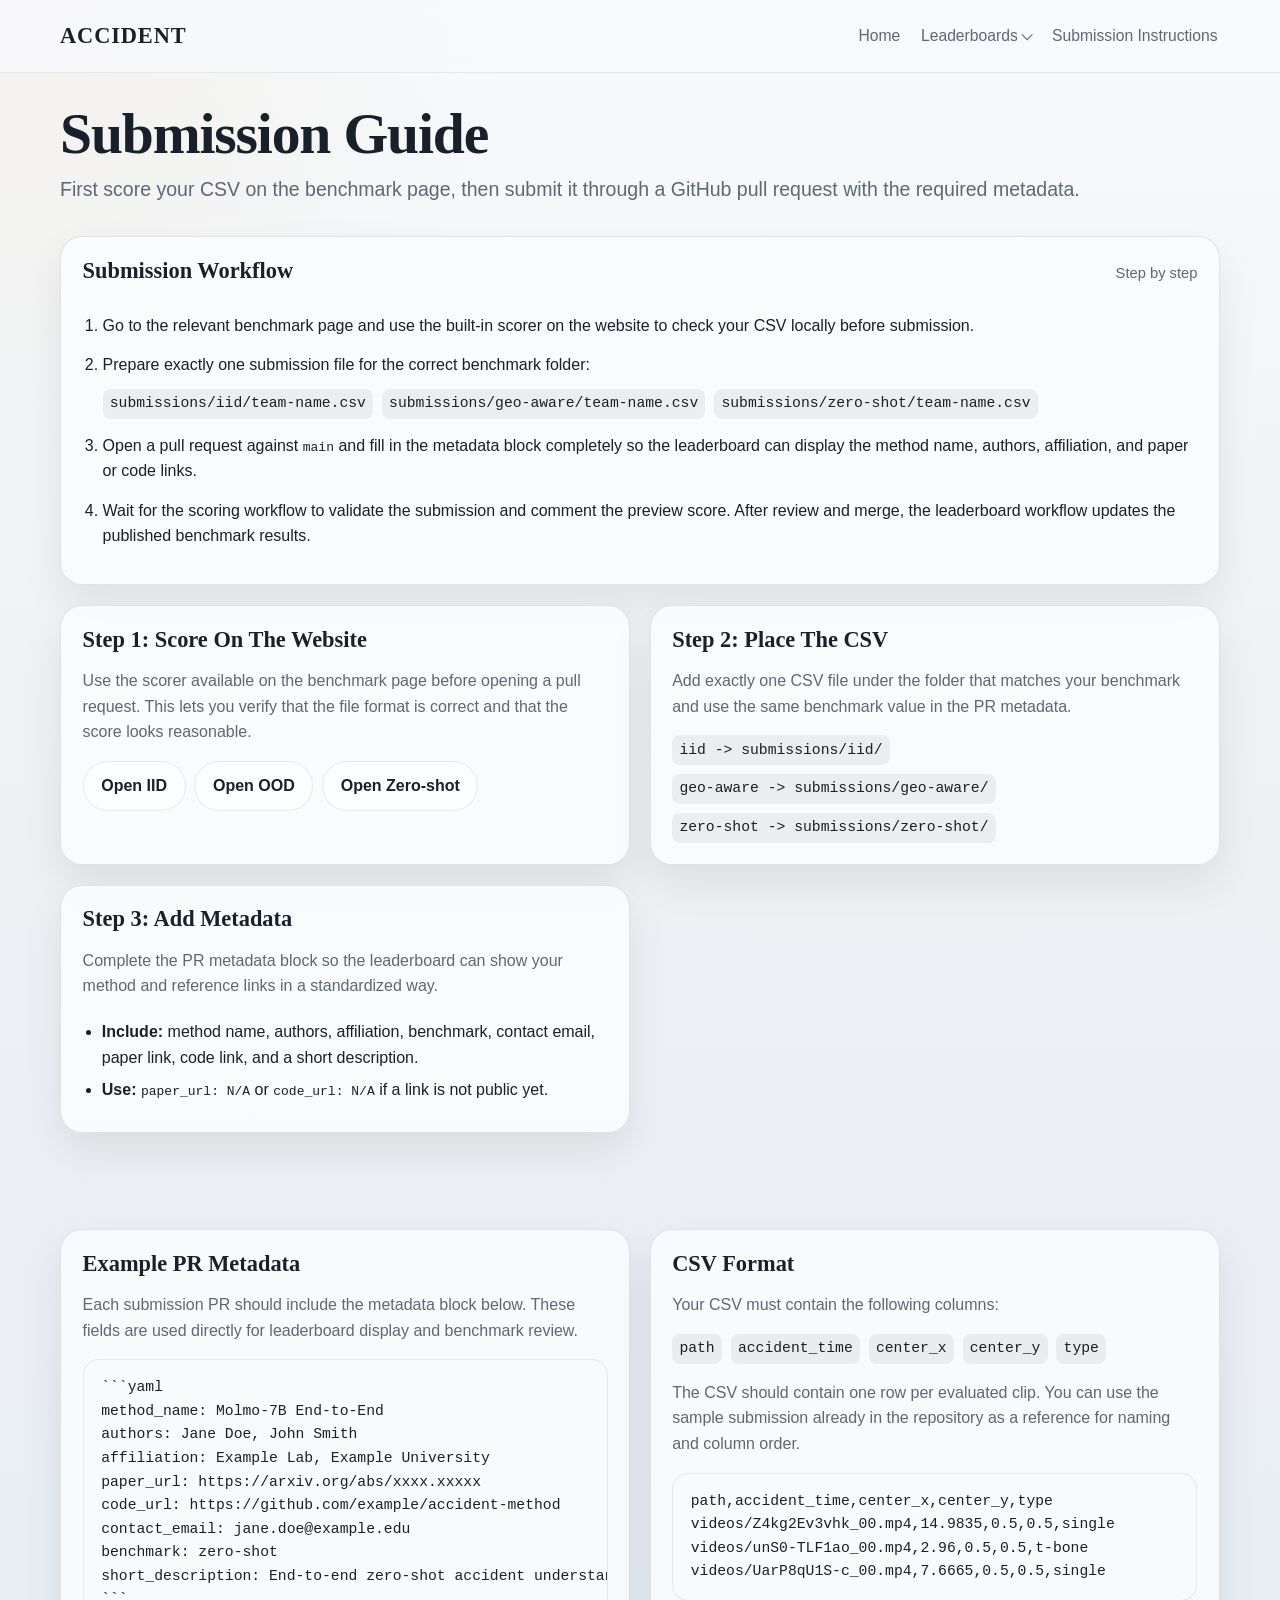
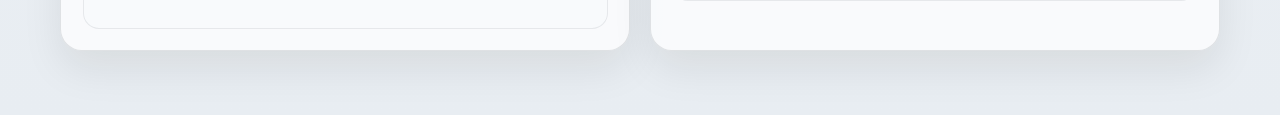
==== submission/index.html @ c4d8e23a "Reorganize site structure and polish benchmark flows" ====
<!DOCTYPE html>
<html lang="en">
<head>
    <meta charset="UTF-8">
    <meta name="viewport" content="width=device-width, initial-scale=1.0">
    <title>ACCIDENT Submission Guide</title>
    <meta name="description" content="How to submit results to the ACCIDENT benchmark leaderboards.">
    <link rel="stylesheet" href="../assets/css/site.css">
    <script data-goatcounter="https://accidentbench.goatcounter.com/count" async src="//gc.zgo.at/count.js"></script>
</head>
<body>
    <header class="site-header">
        <div class="container nav-shell">
            <a class="brand" href="../index.html">ACCIDENT</a>
            <nav class="main-nav" aria-label="Primary">
                <a href="../index.html">Home</a>
                <div class="nav-dropdown">
                    <button class="nav-dropdown-toggle" type="button" aria-expanded="false" aria-haspopup="true">
                        Leaderboards
                    </button>
                    <div class="nav-dropdown-menu" role="menu" aria-label="Benchmark leaderboards">
                        <a href="../benchmarks/in-distribution/index.html" role="menuitem">In-distribution</a>
                        <a href="../benchmarks/out-of-distribution/index.html" role="menuitem">Out of distribution</a>
                        <a href="../benchmarks/zero-shot/index.html" role="menuitem">Zero-shot</a>
                    </div>
                </div>
                <a href="./">Submission Instructions</a>
            </nav>
        </div>
    </header>

    <main>
        <section class="section benchmark-page-hero">
            <div class="container">
                <h1 class="benchmark-page-title">Submission Guide</h1>
                <p class="benchmark-page-subtitle">First score your CSV on the benchmark page, then submit it through a GitHub pull request with the required metadata.</p>
            </div>
        </section>

        <section class="section">
            <div class="container leaderboard-page-grid">
                <div class="table-card">
                    <div class="table-head">
                        <h3>Submission Workflow</h3>
                        <span>Step by step</span>
                    </div>
                    <ol class="submission-steps">
                        <li>Go to the relevant benchmark page and use the built-in scorer on the website to check your CSV locally before submission.</li>
                        <li>Prepare exactly one submission file for the correct benchmark folder:
                            <div class="submission-paths">
                                <code>submissions/iid/team-name.csv</code>
                                <code>submissions/geo-aware/team-name.csv</code>
                                <code>submissions/zero-shot/team-name.csv</code>
                            </div>
                        </li>
                        <li>Open a pull request against <code>main</code> and fill in the metadata block completely so the leaderboard can display the method name, authors, affiliation, and paper or code links.</li>
                        <li>Wait for the scoring workflow to validate the submission and comment the preview score. After review and merge, the leaderboard workflow updates the published benchmark results.</li>
                    </ol>
                </div>
            </div>
        </section>

        <section class="section">
            <div class="container submission-guide-grid">
                <div class="card prose-card">
                    <h3>Step 1: Score On The Website</h3>
                    <p>Use the scorer available on the benchmark page before opening a pull request. This lets you verify that the file format is correct and that the score looks reasonable.</p>
                    <div class="submission-paths">
                        <a class="button button-secondary" href="../benchmarks/in-distribution/index.html">Open IID</a>
                        <a class="button button-secondary" href="../benchmarks/out-of-distribution/index.html">Open OOD</a>
                        <a class="button button-secondary" href="../benchmarks/zero-shot/index.html">Open Zero-shot</a>
                    </div>
                </div>
                <div class="card prose-card">
                    <h3>Step 2: Place The CSV</h3>
                    <p>Add exactly one CSV file under the folder that matches your benchmark and use the same benchmark value in the PR metadata.</p>
                    <div class="submission-paths">
                        <code>iid -> submissions/iid/</code>
                        <code>geo-aware -> submissions/geo-aware/</code>
                        <code>zero-shot -> submissions/zero-shot/</code>
                    </div>
                </div>
                <div class="card prose-card">
                    <h3>Step 3: Add Metadata</h3>
                    <p>Complete the PR metadata block so the leaderboard can show your method and reference links in a standardized way.</p>
                    <ul class="feature-list">
                        <li><strong>Include:</strong> method name, authors, affiliation, benchmark, contact email, paper link, code link, and a short description.</li>
                        <li><strong>Use:</strong> <code>paper_url: N/A</code> or <code>code_url: N/A</code> if a link is not public yet.</li>
                    </ul>
                </div>
            </div>
        </section>

        <section class="section">
            <div class="container submission-guide-grid">
                <div class="card prose-card">
                    <h3>Example PR Metadata</h3>
                    <p>Each submission PR should include the metadata block below. These fields are used directly for leaderboard display and benchmark review.</p>
                    <pre class="submission-example"><code>```yaml
method_name: Molmo-7B End-to-End
authors: Jane Doe, John Smith
affiliation: Example Lab, Example University
paper_url: https://arxiv.org/abs/xxxx.xxxxx
code_url: https://github.com/example/accident-method
contact_email: jane.doe@example.edu
benchmark: zero-shot
short_description: End-to-end zero-shot accident understanding baseline using prompt-based temporal, spatial, and collision-type reasoning.
```</code></pre>
                </div>
                <div class="card prose-card">
                    <h3>CSV Format</h3>
                    <p>Your CSV must contain the following columns:</p>
                    <div class="submission-paths">
                        <code>path</code>
                        <code>accident_time</code>
                        <code>center_x</code>
                        <code>center_y</code>
                        <code>type</code>
                    </div>
                    <p>The CSV should contain one row per evaluated clip. You can use the sample submission already in the repository as a reference for naming and column order.</p>
                    <pre class="submission-example"><code>path,accident_time,center_x,center_y,type
videos/Z4kg2Ev3vhk_00.mp4,14.9835,0.5,0.5,single
videos/unS0-TLF1ao_00.mp4,2.96,0.5,0.5,t-bone
videos/UarP8qU1S-c_00.mp4,7.6665,0.5,0.5,single</code></pre>
                </div>
            </div>
        </section>
    </main>

    <script src="../assets/js/site.js"></script>
</body>
</html>
---- assets/css/site.css ----
:root {
    --bg: #eef1f4;
    --paper: #fbfcfd;
    --ink: #18202a;
    --muted: #5d6875;
    --line: rgba(24, 32, 42, 0.11);
    --accent: #ba4f32;
    --accent-soft: #f2ddd4;
    --deep: #1b2430;
    --deep-soft: #263240;
    --gold: #c69345;
    --shadow: 0 18px 40px rgba(24, 20, 15, 0.08);
    --radius: 22px;
    --container: 1160px;
}

* {
    box-sizing: border-box;
}

html {
    scroll-behavior: smooth;
}

body {
    margin: 0;
    background:
        radial-gradient(circle at top left, rgba(198, 147, 69, 0.08), transparent 24%),
        linear-gradient(180deg, #f8fafc 0%, var(--bg) 46%, #e8edf2 100%);
    color: var(--ink);
    font-family: "Avenir Next", "Segoe UI Variable", "Helvetica Neue", sans-serif;
    line-height: 1.6;
}

img,
video {
    max-width: 100%;
    display: block;
}

a {
    color: inherit;
}

.container {
    width: min(var(--container), calc(100% - 2rem));
    margin: 0 auto;
}

.site-header {
    position: sticky;
    top: 0;
    z-index: 50;
    backdrop-filter: blur(18px);
    background: rgba(248, 250, 252, 0.84);
    border-bottom: 1px solid rgba(24, 32, 42, 0.08);
}

.nav-shell {
    display: flex;
    align-items: center;
    justify-content: space-between;
    min-height: 72px;
    gap: 1rem;
}

.brand {
    font-family: "Iowan Old Style", "Palatino Linotype", serif;
    font-size: 1.4rem;
    font-weight: 700;
    letter-spacing: 0.04em;
    text-decoration: none;
    transition: color 0.2s ease, transform 0.2s ease;
}

.brand:hover {
    color: var(--accent);
    transform: translateY(-1px);
}

.main-nav {
    display: flex;
    flex-wrap: wrap;
    gap: 1rem;
    align-items: center;
}

.main-nav a {
    position: relative;
    text-decoration: none;
    color: var(--muted);
    font-size: 0.98rem;
    padding: 0.35rem 0.15rem;
    transition: color 0.2s ease, transform 0.2s ease;
}

.main-nav a::after {
    content: "";
    position: absolute;
    left: 0;
    bottom: 0;
    width: 100%;
    height: 2px;
    background: var(--accent);
    transform: scaleX(0);
    transform-origin: left;
    transition: transform 0.22s ease;
}

.main-nav a:hover,
.main-nav a:focus-visible {
    color: var(--ink);
    transform: translateY(-1px);
}

.main-nav a:hover::after,
.main-nav a:focus-visible::after {
    transform: scaleX(1);
}

.nav-dropdown {
    position: relative;
    padding-bottom: 0.9rem;
    margin-bottom: -0.9rem;
}

.nav-dropdown-toggle {
    position: relative;
    border: 0;
    background: transparent;
    color: var(--muted);
    font: inherit;
    font-size: 0.98rem;
    padding: 0.35rem 1rem 0.35rem 0.15rem;
    cursor: pointer;
    transition: color 0.2s ease, transform 0.2s ease;
}

.nav-dropdown-toggle[aria-expanded="true"] {
    color: var(--ink);
}

.nav-dropdown-toggle::after {
    content: "";
    position: absolute;
    right: 0.15rem;
    top: 50%;
    width: 0.45rem;
    height: 0.45rem;
    border-right: 1.5px solid currentColor;
    border-bottom: 1.5px solid currentColor;
    transform: translateY(-65%) rotate(45deg);
    transition: transform 0.2s ease;
}

.nav-dropdown-toggle:hover,
.nav-dropdown-toggle:focus-visible,
.nav-dropdown:hover .nav-dropdown-toggle,
.nav-dropdown:focus-within .nav-dropdown-toggle {
    color: var(--ink);
    transform: translateY(-1px);
}

.nav-dropdown-menu {
    position: absolute;
    top: calc(100% + 0.2rem);
    left: 0;
    min-width: 14rem;
    display: grid;
    gap: 0.2rem;
    padding: 0.55rem;
    border-radius: 16px;
    border: 1px solid var(--line);
    background: rgba(255, 253, 248, 0.96);
    box-shadow: var(--shadow);
    opacity: 0;
    pointer-events: none;
    transform: translateY(8px);
    transition: opacity 0.2s ease, transform 0.2s ease;
}

.nav-dropdown-menu a {
    border-radius: 12px;
    padding: 0.65rem 0.8rem;
}

.nav-dropdown-menu a::after {
    display: none;
}

.nav-dropdown:hover .nav-dropdown-menu,
.nav-dropdown:focus-within .nav-dropdown-menu,
.nav-dropdown.open .nav-dropdown-menu {
    opacity: 1;
    pointer-events: auto;
    transform: translateY(0);
}

.nav-dropdown:hover .nav-dropdown-toggle::after,
.nav-dropdown:focus-within .nav-dropdown-toggle::after,
.nav-dropdown.open .nav-dropdown-toggle::after {
    transform: translateY(-35%) rotate(225deg);
}

.hero {
    padding: 5rem 0 3rem;
}

.hero-grid {
    display: grid;
    grid-template-columns: 1.05fr 0.95fr;
    gap: 2rem;
    align-items: center;
}

.eyebrow {
    margin: 0;
    color: var(--accent);
    font-size: 1.22rem;
    font-weight: 700;
    letter-spacing: 0.04em;
    text-transform: uppercase;
}

h1,
h2,
h3 {
    font-family: "Iowan Old Style", "Palatino Linotype", serif;
    line-height: 1.1;
    margin: 0;
}

h1 {
    font-size: clamp(3.2rem, 7vw, 5.8rem);
    margin-bottom: 0.75rem;
}

h2 {
    font-size: clamp(2rem, 4vw, 3rem);
}

h3 {
    font-size: 1.4rem;
    margin-bottom: 0.85rem;
}

.hero-subtitle {
    margin: 0 0 1.25rem;
    font-size: clamp(1.1rem, 2vw, 1.5rem);
    color: var(--muted);
    max-width: 34rem;
}

.hero-text,
.section-text,
.prose-card p,
.asset-card p,
.track-card p {
    color: var(--muted);
}

.hero-authors {
    margin: 0 0 1.15rem;
    max-width: 44rem;
    color: var(--ink);
    font-size: 1.08rem;
    font-weight: 600;
    line-height: 1.45;
    letter-spacing: 0.01em;
}

.hero-authors sup,
.hero-affiliations sup {
    font-size: 0.58em;
    vertical-align: super;
}

.hero-affiliations {
    display: flex;
    flex-wrap: wrap;
    gap: 0.45rem 1rem;
    margin: -0.5rem 0 1.25rem;
    max-width: 52rem;
    color: var(--muted);
    font-size: 0.96rem;
    line-height: 1.45;
}

.hero-affiliations span {
    white-space: nowrap;
}

.hero-actions {
    display: flex;
    flex-wrap: wrap;
    gap: 0.8rem;
    margin: 1.5rem 0;
}

.compact-actions {
    margin-top: 1rem;
    margin-bottom: 0;
}

.platform-links {
    display: flex;
    flex-wrap: wrap;
    gap: 1rem;
    margin-top: 0.25rem;
}

.platform-link {
    display: inline-flex;
    align-items: center;
    gap: 0.7rem;
    min-height: 3rem;
    padding: 0.7rem 1rem;
    border-radius: 999px;
    text-decoration: none;
    font-size: 0.95rem;
    font-weight: 700;
    border: 1px solid rgba(29, 26, 23, 0.1);
    background: rgba(255, 255, 255, 0.8);
    box-shadow: 0 12px 24px rgba(24, 20, 15, 0.05);
    transition: transform 0.2s ease, box-shadow 0.2s ease, border-color 0.2s ease, opacity 0.2s ease;
}

.platform-link:hover {
    transform: translateY(-1px);
    box-shadow: 0 16px 28px rgba(24, 20, 15, 0.08);
}

.platform-link-github {
    color: #171515;
}

.platform-link-kaggle {
    color: #20beff;
}

.platform-link-arxiv {
    color: #b31b1b;
}

.platform-link.is-disabled {
    opacity: 0.72;
    cursor: default;
}

.platform-icon {
    display: inline-flex;
    align-items: center;
    justify-content: center;
    width: 2rem;
    height: 2rem;
    border-radius: 999px;
    background: rgba(255, 255, 255, 0.92);
    color: currentColor;
    border: 1px solid currentColor;
}

.platform-icon svg {
    width: 1rem;
    height: 1rem;
    fill: currentColor;
}

.platform-wordmark {
    display: inline-flex;
    align-items: center;
    justify-content: center;
    min-width: 3.3rem;
    height: 2rem;
    padding: 0 0.65rem;
    border-radius: 999px;
    background: rgba(255, 255, 255, 0.92);
    color: currentColor;
    border: 1px solid currentColor;
    font-size: 0.8rem;
    font-weight: 700;
    letter-spacing: 0.01em;
}

.button {
    display: inline-flex;
    align-items: center;
    justify-content: center;
    min-height: 46px;
    padding: 0.7rem 1.1rem;
    border-radius: 999px;
    text-decoration: none;
    font-weight: 700;
    transition: transform 0.2s ease, background 0.2s ease, color 0.2s ease;
}

.button:hover {
    transform: translateY(-1px);
}

.button:focus-visible,
.tab-button:focus-visible,
.main-nav a:focus-visible {
    outline: 2px solid rgba(180, 71, 47, 0.45);
    outline-offset: 3px;
}

.button-primary {
    background: var(--accent);
    color: #fff8f3;
}

.score-button.is-ready {
    background: #2f8f5b;
    border-color: #2f8f5b;
    color: #f7fff9;
    box-shadow: none;
}

.score-button.is-ready:hover {
    background: #27784c;
    box-shadow: none;
}

.button:disabled,
.score-button:disabled {
    background: rgba(24, 32, 42, 0.12);
    color: rgba(24, 32, 42, 0.42);
    border-color: transparent;
    cursor: not-allowed;
    pointer-events: none;
    box-shadow: none;
    transform: none;
}

.button-secondary {
    background: rgba(255, 255, 255, 0.62);
    color: var(--ink);
    border: 1px solid rgba(29, 26, 23, 0.09);
}

.meta-list,
.feature-list {
    margin: 1.25rem 0 0;
    padding-left: 1.2rem;
}

.meta-list li,
.feature-list li {
    margin-bottom: 0.45rem;
}

.hero-video-grid {
    display: grid;
    grid-template-columns: repeat(2, minmax(0, 1fr));
    gap: 0.85rem;
}

.hero-video-grid video {
    width: 100%;
    aspect-ratio: 4 / 3;
    object-fit: cover;
    border-radius: 20px;
    box-shadow: var(--shadow);
    border: 1px solid rgba(29, 26, 23, 0.08);
    background: rgba(0, 0, 0, 0.18);
    transition: transform 0.28s ease, box-shadow 0.28s ease, filter 0.28s ease;
}

.hero-video-grid video:hover {
    transform: translateY(-3px) scale(1.01);
    box-shadow: 0 24px 48px rgba(24, 20, 15, 0.14);
    filter: saturate(1.06);
}

.hero-placeholder,
.asset-placeholder {
    display: grid;
    place-items: center;
    min-height: 100%;
    border-radius: 26px;
    border: 1px dashed rgba(29, 26, 23, 0.18);
    background:
        linear-gradient(135deg, rgba(180, 71, 47, 0.08), rgba(213, 164, 79, 0.08)),
        rgba(255, 253, 248, 0.7);
    padding: 2rem;
    text-align: center;
}

.hero-placeholder h3 {
    margin-bottom: 0.8rem;
}

.hero-placeholder p {
    max-width: 28rem;
    color: var(--muted);
    margin: 0;
}

.placeholder-badge {
    display: inline-flex;
    align-items: center;
    justify-content: center;
    min-height: 30px;
    padding: 0.25rem 0.7rem;
    margin-bottom: 1rem;
    border-radius: 999px;
    background: var(--accent-soft);
    color: var(--accent);
    font-size: 0.82rem;
    font-weight: 700;
}

.media-caption {
    margin-top: 0.9rem;
    color: var(--muted);
    font-size: 0.95rem;
}

.section {
    padding: 32px 0 4rem;
}

.section-heading-anchor {
    scroll-margin-top: 140px;
}

.section-accent {
    background: linear-gradient(180deg, rgba(186, 79, 50, 0.05), rgba(186, 79, 50, 0.015));
}

.section-dark {
    background:
        radial-gradient(circle at top right, rgba(198, 147, 69, 0.14), transparent 26%),
        linear-gradient(180deg, var(--deep) 0%, var(--deep-soft) 100%);
    color: #f3eee6;
}

.section-heading {
    margin-bottom: 0.95rem;
}

.two-column {
    display: grid;
    grid-template-columns: repeat(2, minmax(0, 1fr));
    gap: 1.2rem;
}

.benchmark-grid,
.asset-grid {
    display: grid;
    grid-template-columns: repeat(3, minmax(0, 1fr));
    gap: 1rem;
}

.asset-grid {
    grid-template-columns: repeat(3, minmax(0, 1fr));
}

.asset-stack {
    display: grid;
    gap: 1.4rem;
}

.asset-subsection {
    display: grid;
    gap: 1rem;
}

.asset-subsection-head {
    display: grid;
    gap: 0.25rem;
}

.asset-subsection-head h3 {
    margin-bottom: 0;
}

.asset-subsection-head p {
    margin: 0;
}

.asset-filters {
    display: flex;
    flex-wrap: wrap;
    gap: 0.65rem;
}

.asset-filter-button {
    border: 1px solid rgba(24, 32, 42, 0.12);
    border-radius: 999px;
    background: rgba(251, 252, 253, 0.78);
    color: var(--muted);
    padding: 0.62rem 0.95rem;
    font: inherit;
    font-weight: 700;
    cursor: pointer;
    transition: background 0.2s ease, color 0.2s ease, transform 0.2s ease, border-color 0.2s ease;
}

.asset-filter-button:hover {
    transform: translateY(-1px);
    border-color: rgba(186, 79, 50, 0.24);
    color: var(--ink);
}

.asset-filter-button.active {
    background: var(--ink);
    color: #f7f9fb;
    border-color: var(--ink);
}

.asset-grid-figures {
    grid-template-columns: repeat(2, minmax(0, 1fr));
}

.asset-grid-single {
    grid-template-columns: minmax(0, 1fr);
}

.asset-figure {
    margin: 0;
}

.asset-figure img {
    width: 100%;
    display: block;
}

.asset-figure figcaption {
    margin-top: 0.85rem;
    color: var(--muted);
    font-size: 0.95rem;
    line-height: 1.55;
}

.asset-grid-real {
    grid-template-columns: repeat(4, minmax(0, 1fr));
}

.asset-grid-synth {
    grid-template-columns: repeat(4, minmax(0, 1fr));
}

.card,
.table-card,
.callout {
    border-radius: var(--radius);
    border: 1px solid var(--line);
    background: rgba(251, 252, 253, 0.88);
    box-shadow: var(--shadow);
    transition: transform 0.25s ease, box-shadow 0.25s ease, border-color 0.25s ease;
}

.card:hover,
.table-card:hover,
.callout:hover {
    transform: translateY(-3px);
    box-shadow: 0 24px 48px rgba(24, 20, 15, 0.12);
    border-color: rgba(180, 71, 47, 0.2);
}

.prose-card,
.track-card,
.asset-card,
.table-card,
.callout {
    padding: 1.35rem;
}

.track-tag {
    display: inline-block;
    margin-bottom: 0.7rem;
    padding: 0.25rem 0.6rem;
    border-radius: 999px;
    background: var(--accent-soft);
    color: var(--accent);
    font-size: 0.82rem;
    font-weight: 700;
}

.benchmark-intro {
    margin-bottom: 1.35rem;
}

.benchmark-intro p {
    margin: 0 0 0.9rem;
    color: var(--muted);
}

.benchmark-intro p:last-child {
    margin-bottom: 0;
}

.callout {
    margin-top: 1.2rem;
    color: var(--muted);
}

.leaderboard-shell {
    display: grid;
    gap: 1rem;
}

.leaderboard-links {
    display: grid;
    grid-template-columns: repeat(3, minmax(0, 1fr));
    gap: 1rem;
}

.leaderboard-link-card {
    border-radius: var(--radius);
    border: 1px solid var(--line);
    background: rgba(251, 252, 253, 0.88);
    box-shadow: var(--shadow);
    padding: 1.35rem;
    text-decoration: none;
    transition: transform 0.25s ease, box-shadow 0.25s ease, border-color 0.25s ease;
}

.leaderboard-link-card:hover {
    transform: translateY(-3px);
    box-shadow: 0 24px 48px rgba(24, 20, 15, 0.12);
    border-color: rgba(180, 71, 47, 0.2);
}

.leaderboard-link-card p {
    color: var(--muted);
    margin-bottom: 0;
}

.tab-buttons {
    display: flex;
    flex-wrap: wrap;
    gap: 0.7rem;
}

.tab-button {
    border: 1px solid var(--line);
    border-radius: 999px;
    background: rgba(255, 255, 255, 0.72);
    color: var(--muted);
    padding: 0.7rem 1rem;
    font: inherit;
    font-weight: 700;
    cursor: pointer;
    transition: background 0.2s ease, color 0.2s ease, transform 0.2s ease, border-color 0.2s ease;
}

.tab-button:hover {
    transform: translateY(-1px);
    border-color: rgba(180, 71, 47, 0.22);
    color: var(--ink);
}

.tab-button.active {
    background: var(--ink);
    color: #fff8f3;
}

.tab-panel {
    display: none;
}

.tab-panel.active {
    display: block;
}

.table-head {
    display: flex;
    justify-content: space-between;
    align-items: baseline;
    gap: 1rem;
    margin-bottom: 1rem;
}

.table-head span {
    color: var(--muted);
    font-size: 0.92rem;
}

.leaderboard-intro {
    margin: 0 0 1rem;
    color: var(--muted);
}

table {
    width: 100%;
    border-collapse: collapse;
}

th,
td {
    text-align: left;
    padding: 0.9rem 0.7rem;
    border-top: 1px solid var(--line);
    vertical-align: top;
}

thead th {
    color: var(--muted);
    font-size: 0.9rem;
    font-weight: 700;
}

.asset-card img,
.asset-card video {
    border-radius: 16px;
    aspect-ratio: 16 / 10;
    object-fit: cover;
    margin-bottom: 1rem;
    background: rgba(0, 0, 0, 0.2);
}

.asset-card-sample {
    position: relative;
    padding: 0;
    overflow: hidden;
    border: 0;
    background: transparent;
    box-shadow: none;
}

.asset-card-sample video {
    margin-bottom: 0;
    border-radius: 20px;
    border: 1px solid rgba(255, 255, 255, 0.08);
}

.asset-card h4 {
    font-family: "Iowan Old Style", "Palatino Linotype", serif;
    font-size: 1.15rem;
    line-height: 1.15;
    margin: 0 0 0.7rem;
}

.asset-card-sample h4 {
    position: absolute;
    top: 1.15rem;
    right: 1.1rem;
    z-index: 2;
    margin: 0;
    padding: 0.34rem 0.6rem;
    border-radius: 999px;
    background: rgba(15, 20, 28, 0.72);
    border: 1px solid rgba(255, 255, 255, 0.14);
    color: #f8f3eb;
    backdrop-filter: blur(10px);
    font-size: 0.82rem;
    line-height: 1;
}

.asset-card-sample:hover {
    transform: none;
    box-shadow: none;
    border-color: transparent;
}

.asset-card-sample[data-hidden="true"] {
    display: none;
}

.asset-placeholder {
    min-height: 220px;
    border-radius: 16px;
    margin-bottom: 1rem;
    color: var(--muted);
    font-weight: 700;
}

.button-disabled {
    background: rgba(255, 255, 255, 0.62);
    color: var(--muted);
    border: 1px solid rgba(29, 26, 23, 0.09);
    cursor: default;
}

.site-footer {
    padding: 2.2rem 0 2.8rem;
    border-top: 1px solid rgba(24, 32, 42, 0.08);
}

.benchmark-page-hero {
    padding-top: 32px;
    padding-bottom: 2rem;
}

.benchmark-page-hero + .section {
    padding-top: 0;
    padding-bottom: 20px;
}

.benchmark-page-hero + .section + .section {
    padding-top: 0;
}

.benchmark-page-title {
    font-size: clamp(2.35rem, 4.5vw, 3.6rem);
    line-height: 1.02;
    letter-spacing: -0.02em;
    margin-bottom: 0.65rem;
}

.benchmark-page-subtitle {
    margin: 0;
    color: var(--muted);
    font-size: clamp(1rem, 1.65vw, 1.22rem);
    line-height: 1.55;
}

.benchmark-top-grid {
    display: grid;
    grid-template-columns: minmax(0, 3fr) minmax(300px, 1fr);
    gap: 1.2rem;
    align-items: stretch;
}

.benchmark-top-grid > .card {
    height: 100%;
}

.leaderboard-page-grid {
    display: grid;
    grid-template-columns: 1fr;
    gap: 1.2rem;
}

.leaderboard-page-grid > * {
    width: 100%;
}

.submission-guide-grid {
    display: grid;
    grid-template-columns: repeat(2, minmax(0, 1fr));
    gap: 1.2rem;
}

.submission-steps {
    margin: 0;
    padding-left: 1.25rem;
}

.submission-steps li {
    margin-bottom: 0.85rem;
}

.submission-paths {
    display: flex;
    flex-wrap: wrap;
    gap: 0.55rem;
    margin-top: 0.7rem;
}

.submission-paths code {
    padding: 0.2rem 0.45rem;
    border-radius: 8px;
    background: rgba(29, 26, 23, 0.06);
    font-family: "SFMono-Regular", Menlo, monospace;
    font-size: 0.92em;
}

.submission-example {
    margin: 1rem 0 0;
    padding: 1rem 1.1rem;
    border-radius: 16px;
    border: 1px solid rgba(24, 32, 42, 0.08);
    background: rgba(248, 250, 252, 0.95);
    overflow-x: auto;
}

.submission-example code {
    font-family: "SFMono-Regular", Menlo, monospace;
    font-size: 0.92rem;
    line-height: 1.6;
    white-space: pre;
}

.leaderboard-empty {
    margin: 1rem 0 0;
    color: var(--muted);
}

.leaderboard-meta {
    display: block;
    margin-top: 0.25rem;
    color: var(--muted);
    font-size: 0.9rem;
}

.leaderboard-chip {
    display: inline-flex;
    align-items: center;
    margin-top: 0.45rem;
    padding: 0.18rem 0.5rem;
    border-radius: 999px;
    background: rgba(198, 147, 69, 0.16);
    color: #8a5a16;
    font-size: 0.74rem;
    font-weight: 700;
    letter-spacing: 0.04em;
    text-transform: uppercase;
}

.leaderboard-row-baseline td {
    background: rgba(198, 147, 69, 0.08);
}

.leaderboard-table-card table td:first-child,
.leaderboard-table-card table th:first-child {
    width: 4.5rem;
}

.comparison-card table th:first-child,
.comparison-card table td:first-child {
    width: 22%;
}

.submission-box {
    margin-top: 1.2rem;
    padding-top: 1.2rem;
    border-top: 1px solid var(--line);
}

.submission-box-standalone {
    margin-top: 0;
    padding-top: 0;
    border-top: 0;
}

.submission-box p {
    color: var(--muted);
}

.submission-panel h3 {
    margin-bottom: 0.55rem;
}

.submission-panel .upload-button,
.submission-panel .score-button,
.submission-panel .submit-pr-button {
    width: 100%;
}

.upload-button {
    display: inline-flex;
    align-items: center;
    justify-content: center;
    min-height: 46px;
    padding: 0.72rem 1.08rem;
    border-radius: 999px;
    background: var(--accent);
    border: 1px solid var(--accent);
    color: #fff9f5;
    font-weight: 700;
    cursor: pointer;
    transition: transform 0.2s ease, background 0.2s ease;
}

.upload-button:hover {
    transform: translateY(-1px);
    background: var(--accent-dark);
}

.upload-button input {
    display: none;
}

.score-note {
    margin-top: 0.75rem;
    color: var(--muted);
}

.score-button,
.submit-pr-button {
    margin-top: 0.9rem;
}

.score-dialog {
    width: min(46rem, calc(100vw - 2rem));
    border: 1px solid rgba(24, 32, 42, 0.1);
    border-radius: 22px;
    padding: 1.15rem;
    background: rgba(251, 252, 253, 0.98);
    box-shadow: 0 28px 60px rgba(19, 25, 33, 0.18);
}

.score-dialog::backdrop {
    background: rgba(15, 20, 28, 0.42);
    backdrop-filter: blur(6px);
}

.score-dialog-head {
    display: flex;
    align-items: center;
    justify-content: space-between;
    gap: 1rem;
    margin-bottom: 1rem;
}

.score-dialog-head h4 {
    margin: 0;
    font-size: 1.15rem;
}

.score-dialog-close {
    border: 0;
    background: transparent;
    color: var(--muted);
    font-size: 1.6rem;
    line-height: 1;
    cursor: pointer;
    padding: 0.1rem 0.2rem;
}

.score-dialog-close:hover {
    color: var(--ink);
}

.score-results {
    display: grid;
    gap: 0.9rem;
}

.score-dialog-message {
    margin: 0 0 0.4rem;
    padding: 0.8rem 0.9rem;
    border-radius: 12px;
    background: rgba(181, 37, 37, 0.1);
    border: 1px solid rgba(181, 37, 37, 0.24);
    color: #a11c1c;
    font-size: 0.92rem;
    line-height: 1.45;
}

.score-grid {
    display: grid;
    grid-template-columns: repeat(4, minmax(0, 1fr));
    gap: 0.8rem;
}

.score-card {
    padding: 1rem;
    border-radius: 16px;
    background: var(--surface-soft);
}

.score-label {
    display: block;
    margin-bottom: 0.35rem;
    color: var(--muted);
    font-size: 0.82rem;
    font-weight: 700;
    letter-spacing: 0.04em;
    text-transform: uppercase;
}

.score-label sup {
    font-size: 0.68em;
    vertical-align: super;
    line-height: 0;
}

.score-card strong {
    font-family: "Georgia", "Times New Roman", serif;
    font-size: 1.5rem;
}

.submission-box code {
    padding: 0.15rem 0.35rem;
    border-radius: 6px;
    background: rgba(29, 26, 23, 0.06);
    font-family: "SFMono-Regular", Menlo, monospace;
    font-size: 0.92em;
}

.footer-shell {
    display: flex;
    align-items: center;
    justify-content: space-between;
    gap: 1rem;
    color: var(--muted);
    font-size: 0.92rem;
}

.footer-mark {
    margin: 0;
    color: var(--ink);
    font-family: "Iowan Old Style", "Palatino Linotype", serif;
    font-size: 1.08rem;
    font-weight: 700;
    letter-spacing: 0.03em;
}

.footer-links {
    display: flex;
    flex-wrap: wrap;
    gap: 1rem;
}

.footer-links a {
    color: var(--muted);
    text-decoration: none;
    transition: color 0.2s ease;
}

.footer-links a:hover {
    color: var(--ink);
}

@media (max-width: 980px) {
    .hero-grid,
    .benchmark-top-grid,
    .two-column,
    .benchmark-grid,
    .asset-grid,
    .footer-shell,
    .leaderboard-links,
    .leaderboard-page-grid,
    .submission-guide-grid,
    .score-grid {
        grid-template-columns: 1fr;
        display: grid;
    }

    .footer-shell {
        gap: 0.3rem;
    }

    .asset-grid-real,
    .asset-grid-synth {
        grid-template-columns: repeat(2, minmax(0, 1fr));
        display: grid;
    }

    .asset-filters {
        gap: 0.55rem;
    }
}

@media (max-width: 700px) {
    .nav-shell {
        padding: 0.7rem 0;
        align-items: flex-start;
        flex-direction: column;
    }

    .main-nav {
        gap: 0.75rem;
    }

    .nav-dropdown-menu {
        position: static;
        margin-top: 0.2rem;
        opacity: 1;
        pointer-events: auto;
        transform: none;
        min-width: 0;
        box-shadow: none;
        background: rgba(255, 253, 248, 0.72);
    }

    .hero {
        padding-top: 3.5rem;
    }

    .hero-video-grid {
        grid-template-columns: 1fr 1fr;
    }

    .section {
        padding: 3rem 0;
    }

    .asset-grid-figures,
    .asset-grid-real,
    .asset-grid-synth {
        grid-template-columns: 1fr;
    }

    th,
    td {
        padding: 0.7rem 0.45rem;
        font-size: 0.93rem;
    }
}
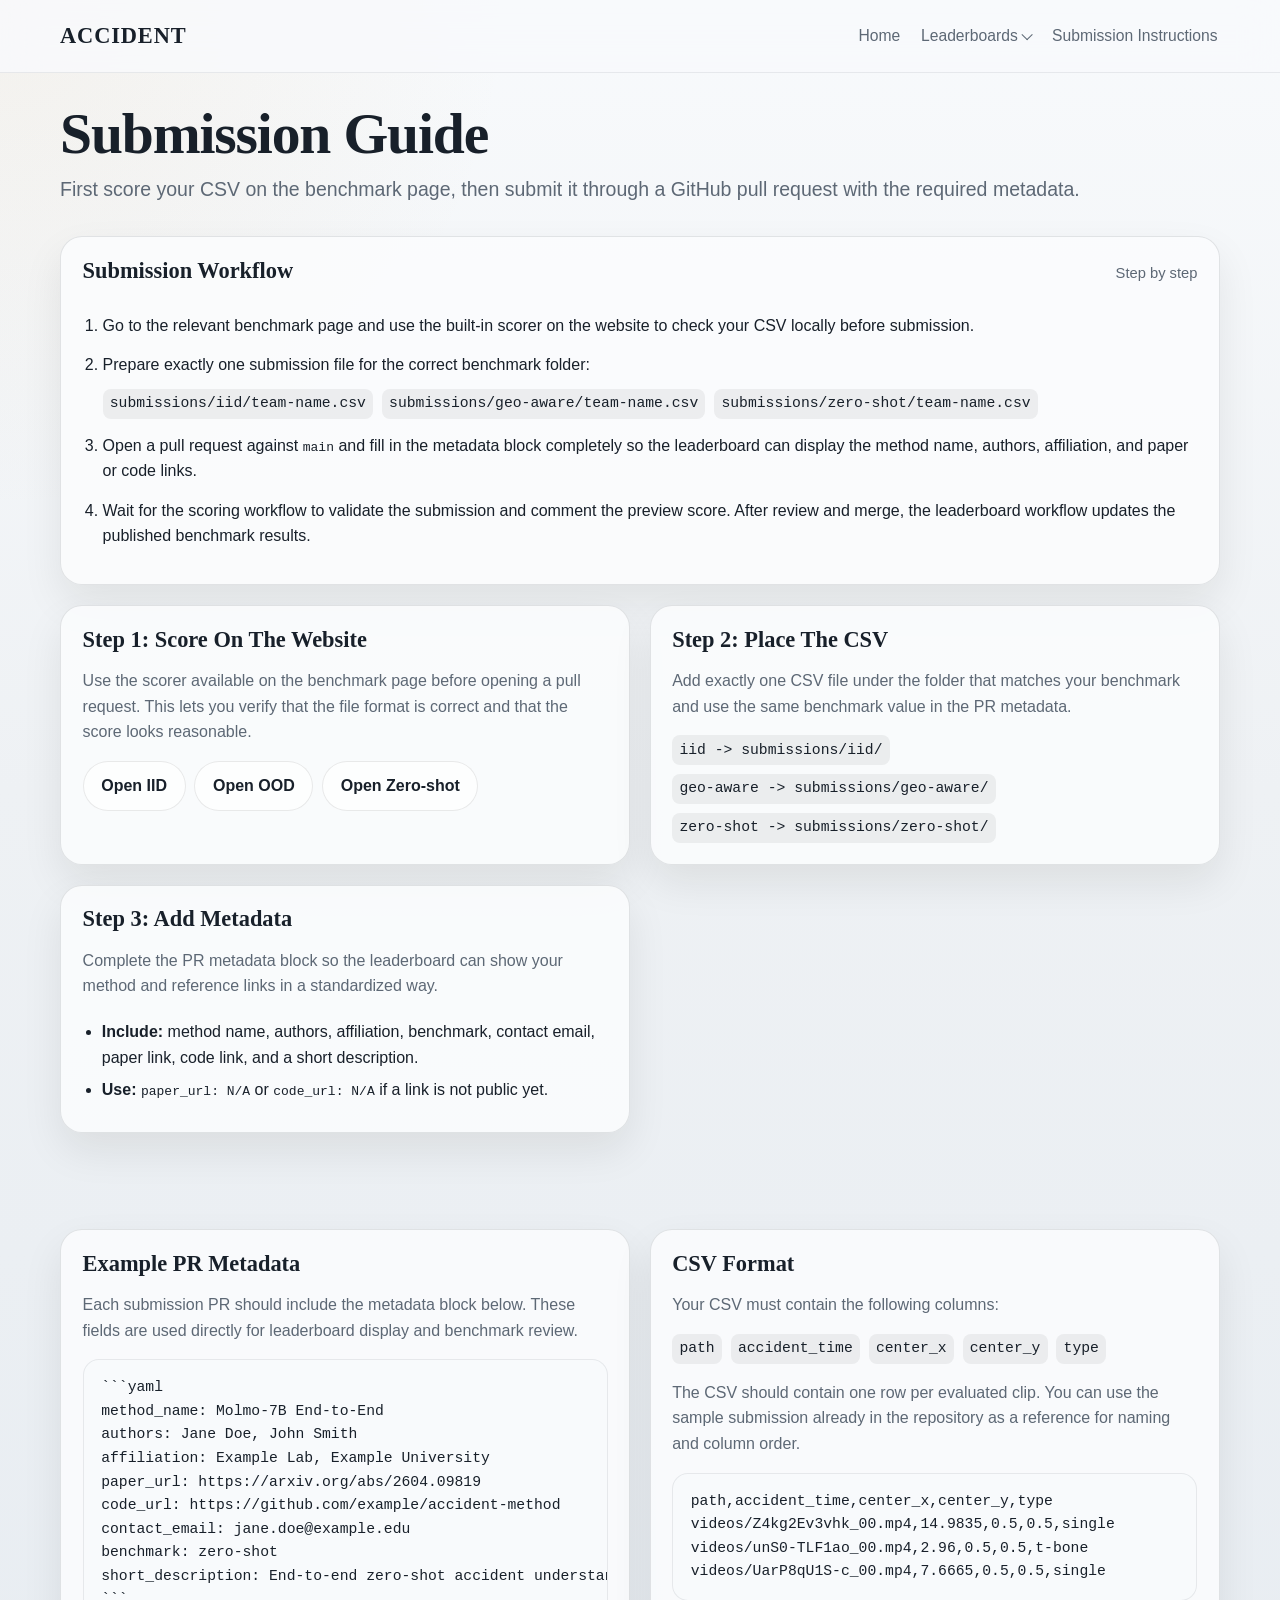
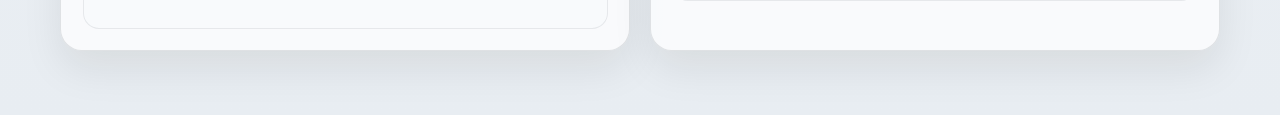
==== commit 414a26dc: "Publish arXiv link and finalize site cleanup" ====
--- a/submission/index.html
+++ b/submission/index.html
@@ -100,7 +100,7 @@
 method_name: Molmo-7B End-to-End
 authors: Jane Doe, John Smith
 affiliation: Example Lab, Example University
-paper_url: https://arxiv.org/abs/xxxx.xxxxx
+paper_url: https://arxiv.org/abs/2604.09819
 code_url: https://github.com/example/accident-method
 contact_email: jane.doe@example.edu
 benchmark: zero-shot
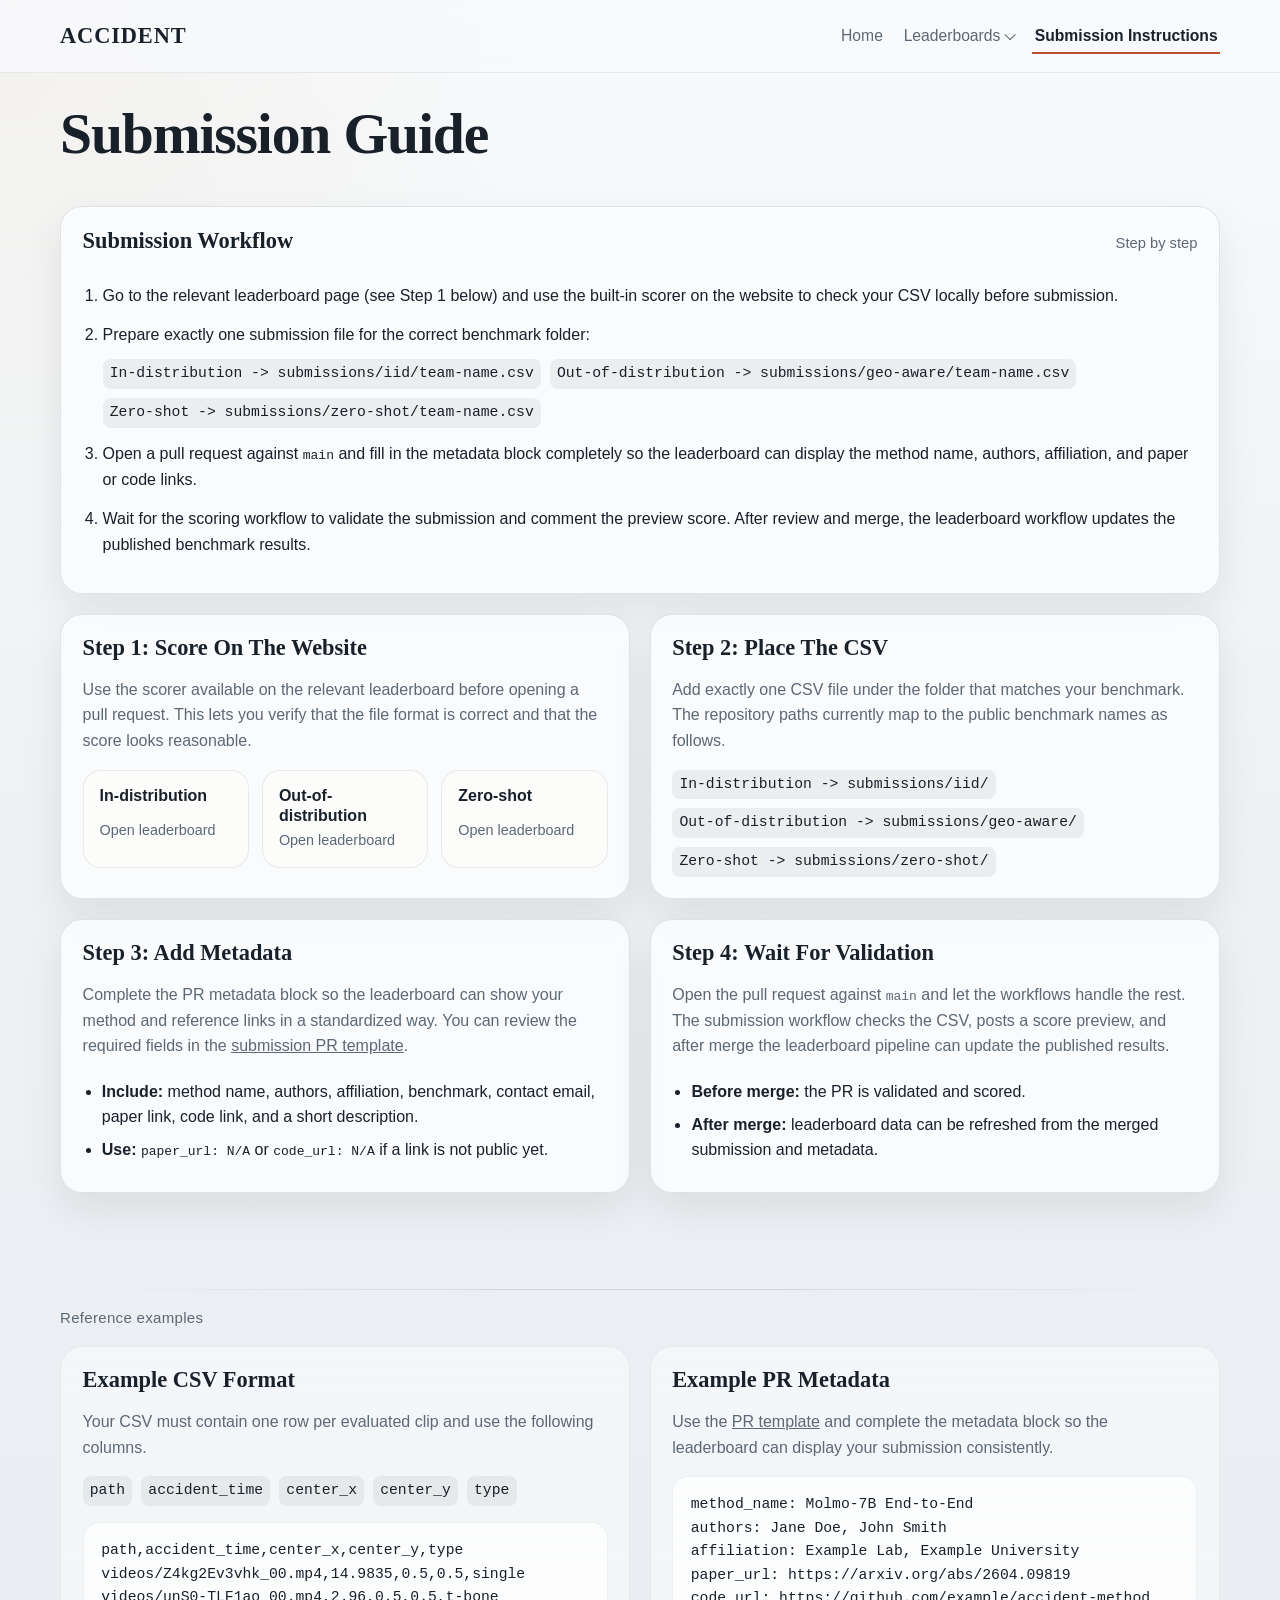
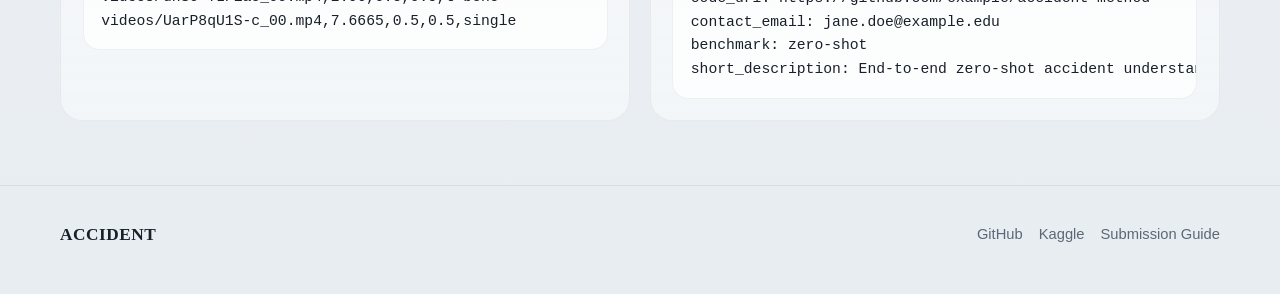
==== commit d146b9d7: "imp: submittion guidelines" ====
--- a/submission/index.html
+++ b/submission/index.html
@@ -24,7 +24,7 @@
                         <a href="../benchmarks/zero-shot/index.html" role="menuitem">Zero-shot</a>
                     </div>
                 </div>
-                <a href="./">Submission Instructions</a>
+                <a href="../submission/index.html" aria-current="page">Submission Instructions</a>
             </nav>
         </div>
     </header>
@@ -33,7 +33,6 @@
         <section class="section benchmark-page-hero">
             <div class="container">
                 <h1 class="benchmark-page-title">Submission Guide</h1>
-                <p class="benchmark-page-subtitle">First score your CSV on the benchmark page, then submit it through a GitHub pull request with the required metadata.</p>
             </div>
         </section>
 
@@ -45,12 +44,12 @@
                         <span>Step by step</span>
                     </div>
                     <ol class="submission-steps">
-                        <li>Go to the relevant benchmark page and use the built-in scorer on the website to check your CSV locally before submission.</li>
+                        <li>Go to the relevant leaderboard page (see Step 1 below) and use the built-in scorer on the website to check your CSV locally before submission.</li>
                         <li>Prepare exactly one submission file for the correct benchmark folder:
                             <div class="submission-paths">
-                                <code>submissions/iid/team-name.csv</code>
-                                <code>submissions/geo-aware/team-name.csv</code>
-                                <code>submissions/zero-shot/team-name.csv</code>
+                                <code>In-distribution -&gt; submissions/iid/team-name.csv</code>
+                                <code>Out-of-distribution -&gt; submissions/geo-aware/team-name.csv</code>
+                                <code>Zero-shot -&gt; submissions/zero-shot/team-name.csv</code>
                             </div>
                         </li>
                         <li>Open a pull request against <code>main</code> and fill in the metadata block completely so the leaderboard can display the method name, authors, affiliation, and paper or code links.</li>
@@ -64,69 +63,100 @@
             <div class="container submission-guide-grid">
                 <div class="card prose-card">
                     <h3>Step 1: Score On The Website</h3>
-                    <p>Use the scorer available on the benchmark page before opening a pull request. This lets you verify that the file format is correct and that the score looks reasonable.</p>
-                    <div class="submission-paths">
-                        <a class="button button-secondary" href="../benchmarks/in-distribution/index.html">Open IID</a>
-                        <a class="button button-secondary" href="../benchmarks/out-of-distribution/index.html">Open OOD</a>
-                        <a class="button button-secondary" href="../benchmarks/zero-shot/index.html">Open Zero-shot</a>
+                    <p>Use the scorer available on the relevant leaderboard before opening a pull request. This lets you verify that the file format is correct and that the score looks reasonable.</p>
+                    <div class="submission-leaderboard-links">
+                        <a class="submission-leaderboard-link" href="../benchmarks/in-distribution/index.html">
+                            <strong>In-distribution</strong>
+                            <span>Open leaderboard</span>
+                        </a>
+                        <a class="submission-leaderboard-link" href="../benchmarks/out-of-distribution/index.html">
+                            <strong>Out-of-distribution</strong>
+                            <span>Open leaderboard</span>
+                        </a>
+                        <a class="submission-leaderboard-link" href="../benchmarks/zero-shot/index.html">
+                            <strong>Zero-shot</strong>
+                            <span>Open leaderboard</span>
+                        </a>
                     </div>
                 </div>
                 <div class="card prose-card">
                     <h3>Step 2: Place The CSV</h3>
-                    <p>Add exactly one CSV file under the folder that matches your benchmark and use the same benchmark value in the PR metadata.</p>
+                    <p>Add exactly one CSV file under the folder that matches your benchmark. The repository paths currently map to the public benchmark names as follows.</p>
                     <div class="submission-paths">
-                        <code>iid -> submissions/iid/</code>
-                        <code>geo-aware -> submissions/geo-aware/</code>
-                        <code>zero-shot -> submissions/zero-shot/</code>
+                        <code>In-distribution -&gt; submissions/iid/</code>
+                        <code>Out-of-distribution -&gt; submissions/geo-aware/</code>
+                        <code>Zero-shot -&gt; submissions/zero-shot/</code>
                     </div>
                 </div>
                 <div class="card prose-card">
                     <h3>Step 3: Add Metadata</h3>
-                    <p>Complete the PR metadata block so the leaderboard can show your method and reference links in a standardized way.</p>
+                    <p>Complete the PR metadata block so the leaderboard can show your method and reference links in a standardized way. You can review the required fields in the <a href="https://github.com/accidentbench/accidentbench.github.io/blob/main/.github/pull_request_template.md" target="_blank" rel="noreferrer">submission PR template</a>.</p>
                     <ul class="feature-list">
                         <li><strong>Include:</strong> method name, authors, affiliation, benchmark, contact email, paper link, code link, and a short description.</li>
                         <li><strong>Use:</strong> <code>paper_url: N/A</code> or <code>code_url: N/A</code> if a link is not public yet.</li>
+                    </ul>
+                </div>
+                <div class="card prose-card">
+                    <h3>Step 4: Wait For Validation</h3>
+                    <p>Open the pull request against <code>main</code> and let the workflows handle the rest. The submission workflow checks the CSV, posts a score preview, and after merge the leaderboard pipeline can update the published results.</p>
+                    <ul class="feature-list">
+                        <li><strong>Before merge:</strong> the PR is validated and scored.</li>
+                        <li><strong>After merge:</strong> leaderboard data can be refreshed from the merged submission and metadata.</li>
                     </ul>
                 </div>
             </div>
         </section>
 
         <section class="section">
-            <div class="container submission-guide-grid">
-                <div class="card prose-card">
-                    <h3>Example PR Metadata</h3>
-                    <p>Each submission PR should include the metadata block below. These fields are used directly for leaderboard display and benchmark review.</p>
-                    <pre class="submission-example"><code>```yaml
-method_name: Molmo-7B End-to-End
+            <div class="container submission-examples-shell">
+                <div class="submission-examples-divider" aria-hidden="true"></div>
+                <div class="submission-examples-head">
+                    <p>Reference examples</p>
+                </div>
+                <div class="submission-guide-grid">
+                    <div class="card prose-card submission-example-card">
+                        <h3>Example CSV Format</h3>
+                        <p>Your CSV must contain one row per evaluated clip and use the following columns.</p>
+                        <div class="submission-paths">
+                            <code>path</code>
+                            <code>accident_time</code>
+                            <code>center_x</code>
+                            <code>center_y</code>
+                            <code>type</code>
+                        </div>
+                        <pre class="submission-example"><code>path,accident_time,center_x,center_y,type
+videos/Z4kg2Ev3vhk_00.mp4,14.9835,0.5,0.5,single
+videos/unS0-TLF1ao_00.mp4,2.96,0.5,0.5,t-bone
+videos/UarP8qU1S-c_00.mp4,7.6665,0.5,0.5,single</code></pre>
+                    </div>
+                    <div class="card prose-card submission-example-card">
+                        <h3>Example PR Metadata</h3>
+                        <p>Use the <a href="https://github.com/accidentbench/accidentbench.github.io/blob/main/.github/pull_request_template.md" target="_blank" rel="noreferrer">PR template</a> and complete the metadata block so the leaderboard can display your submission consistently.</p>
+                        <pre class="submission-example"><code>method_name: Molmo-7B End-to-End
 authors: Jane Doe, John Smith
 affiliation: Example Lab, Example University
 paper_url: https://arxiv.org/abs/2604.09819
 code_url: https://github.com/example/accident-method
 contact_email: jane.doe@example.edu
 benchmark: zero-shot
-short_description: End-to-end zero-shot accident understanding baseline using prompt-based temporal, spatial, and collision-type reasoning.
-```</code></pre>
-                </div>
-                <div class="card prose-card">
-                    <h3>CSV Format</h3>
-                    <p>Your CSV must contain the following columns:</p>
-                    <div class="submission-paths">
-                        <code>path</code>
-                        <code>accident_time</code>
-                        <code>center_x</code>
-                        <code>center_y</code>
-                        <code>type</code>
+short_description: End-to-end zero-shot accident understanding baseline using prompt-based temporal, spatial, and collision-type reasoning.</code></pre>
                     </div>
-                    <p>The CSV should contain one row per evaluated clip. You can use the sample submission already in the repository as a reference for naming and column order.</p>
-                    <pre class="submission-example"><code>path,accident_time,center_x,center_y,type
-videos/Z4kg2Ev3vhk_00.mp4,14.9835,0.5,0.5,single
-videos/unS0-TLF1ao_00.mp4,2.96,0.5,0.5,t-bone
-videos/UarP8qU1S-c_00.mp4,7.6665,0.5,0.5,single</code></pre>
                 </div>
             </div>
         </section>
     </main>
 
+    <footer class="site-footer">
+        <div class="container footer-shell">
+            <p class="footer-mark">ACCIDENT</p>
+            <div class="footer-links">
+                <a href="https://github.com/accidentbench/ACCIDENT" target="_blank" rel="noreferrer">GitHub</a>
+                <a href="https://www.kaggle.com/datasets/picekl/accident" target="_blank" rel="noreferrer">Kaggle</a>
+                <a href="../submission/index.html">Submission Guide</a>
+            </div>
+        </div>
+    </footer>
+
     <script src="../assets/js/site.js"></script>
 </body>
 </html>
--- a/assets/css/site.css
+++ b/assets/css/site.css
@@ -113,8 +113,17 @@
     transform: translateY(-1px);
 }
 
+.main-nav a[aria-current="page"] {
+    color: var(--ink);
+    font-weight: 600;
+}
+
 .main-nav a:hover::after,
 .main-nav a:focus-visible::after {
+    transform: scaleX(1);
+}
+
+.main-nav a[aria-current="page"]::after {
     transform: scaleX(1);
 }
 
@@ -138,6 +147,11 @@
 
 .nav-dropdown-toggle[aria-expanded="true"] {
     color: var(--ink);
+}
+
+.nav-dropdown-toggle.nav-is-current {
+    color: var(--ink);
+    font-weight: 600;
 }
 
 .nav-dropdown-toggle::after {
@@ -155,7 +169,6 @@
 
 .nav-dropdown-toggle:hover,
 .nav-dropdown-toggle:focus-visible,
-.nav-dropdown:hover .nav-dropdown-toggle,
 .nav-dropdown:focus-within .nav-dropdown-toggle {
     color: var(--ink);
     transform: translateY(-1px);
@@ -188,7 +201,6 @@
     display: none;
 }
 
-.nav-dropdown:hover .nav-dropdown-menu,
 .nav-dropdown:focus-within .nav-dropdown-menu,
 .nav-dropdown.open .nav-dropdown-menu {
     opacity: 1;
@@ -196,7 +208,6 @@
     transform: translateY(0);
 }
 
-.nav-dropdown:hover .nav-dropdown-toggle::after,
 .nav-dropdown:focus-within .nav-dropdown-toggle::after,
 .nav-dropdown.open .nav-dropdown-toggle::after {
     transform: translateY(-35%) rotate(225deg);
@@ -934,6 +945,23 @@
     gap: 1.2rem;
 }
 
+.submission-examples-shell {
+    display: grid;
+    gap: 1rem;
+}
+
+.submission-examples-divider {
+    height: 1px;
+    background: linear-gradient(90deg, transparent, rgba(24, 32, 42, 0.14), transparent);
+}
+
+.submission-examples-head p {
+    margin: 0;
+    color: var(--muted);
+    font-size: 0.94rem;
+    letter-spacing: 0.02em;
+}
+
 .submission-steps {
     margin: 0;
     padding-left: 1.25rem;
@@ -948,6 +976,43 @@
     flex-wrap: wrap;
     gap: 0.55rem;
     margin-top: 0.7rem;
+}
+
+.submission-leaderboard-links {
+    display: grid;
+    grid-template-columns: repeat(3, minmax(0, 1fr));
+    gap: 0.8rem;
+    margin-top: 1rem;
+}
+
+.submission-leaderboard-link {
+    display: grid;
+    gap: 0.18rem;
+    padding: 0.95rem 1rem;
+    border-radius: 18px;
+    border: 1px solid rgba(24, 32, 42, 0.08);
+    background: rgba(252, 252, 251, 0.95);
+    color: inherit;
+    text-decoration: none;
+    transition: transform 0.2s ease, border-color 0.2s ease, box-shadow 0.2s ease, background 0.2s ease;
+}
+
+.submission-leaderboard-link:hover {
+    transform: translateY(-1px);
+    border-color: rgba(180, 71, 47, 0.22);
+    box-shadow: 0 12px 24px rgba(24, 32, 42, 0.05);
+    background: rgba(255, 255, 255, 0.98);
+}
+
+.submission-leaderboard-link strong {
+    font-size: 1rem;
+    line-height: 1.25;
+    color: var(--ink);
+}
+
+.submission-leaderboard-link span:last-child {
+    color: var(--muted);
+    font-size: 0.9rem;
 }
 
 .submission-paths code {
@@ -972,6 +1037,17 @@
     font-size: 0.92rem;
     line-height: 1.6;
     white-space: pre;
+}
+
+.submission-example-card {
+    border-color: rgba(24, 32, 42, 0.06);
+    background: linear-gradient(180deg, rgba(246, 248, 250, 0.78), rgba(244, 247, 249, 0.86));
+    box-shadow: none;
+}
+
+.submission-example-card .submission-example {
+    border-color: rgba(24, 32, 42, 0.06);
+    background: rgba(255, 255, 255, 0.72);
 }
 
 .leaderboard-empty {
@@ -1216,6 +1292,7 @@
     .leaderboard-links,
     .leaderboard-page-grid,
     .submission-guide-grid,
+    .submission-leaderboard-links,
     .score-grid {
         grid-template-columns: 1fr;
         display: grid;
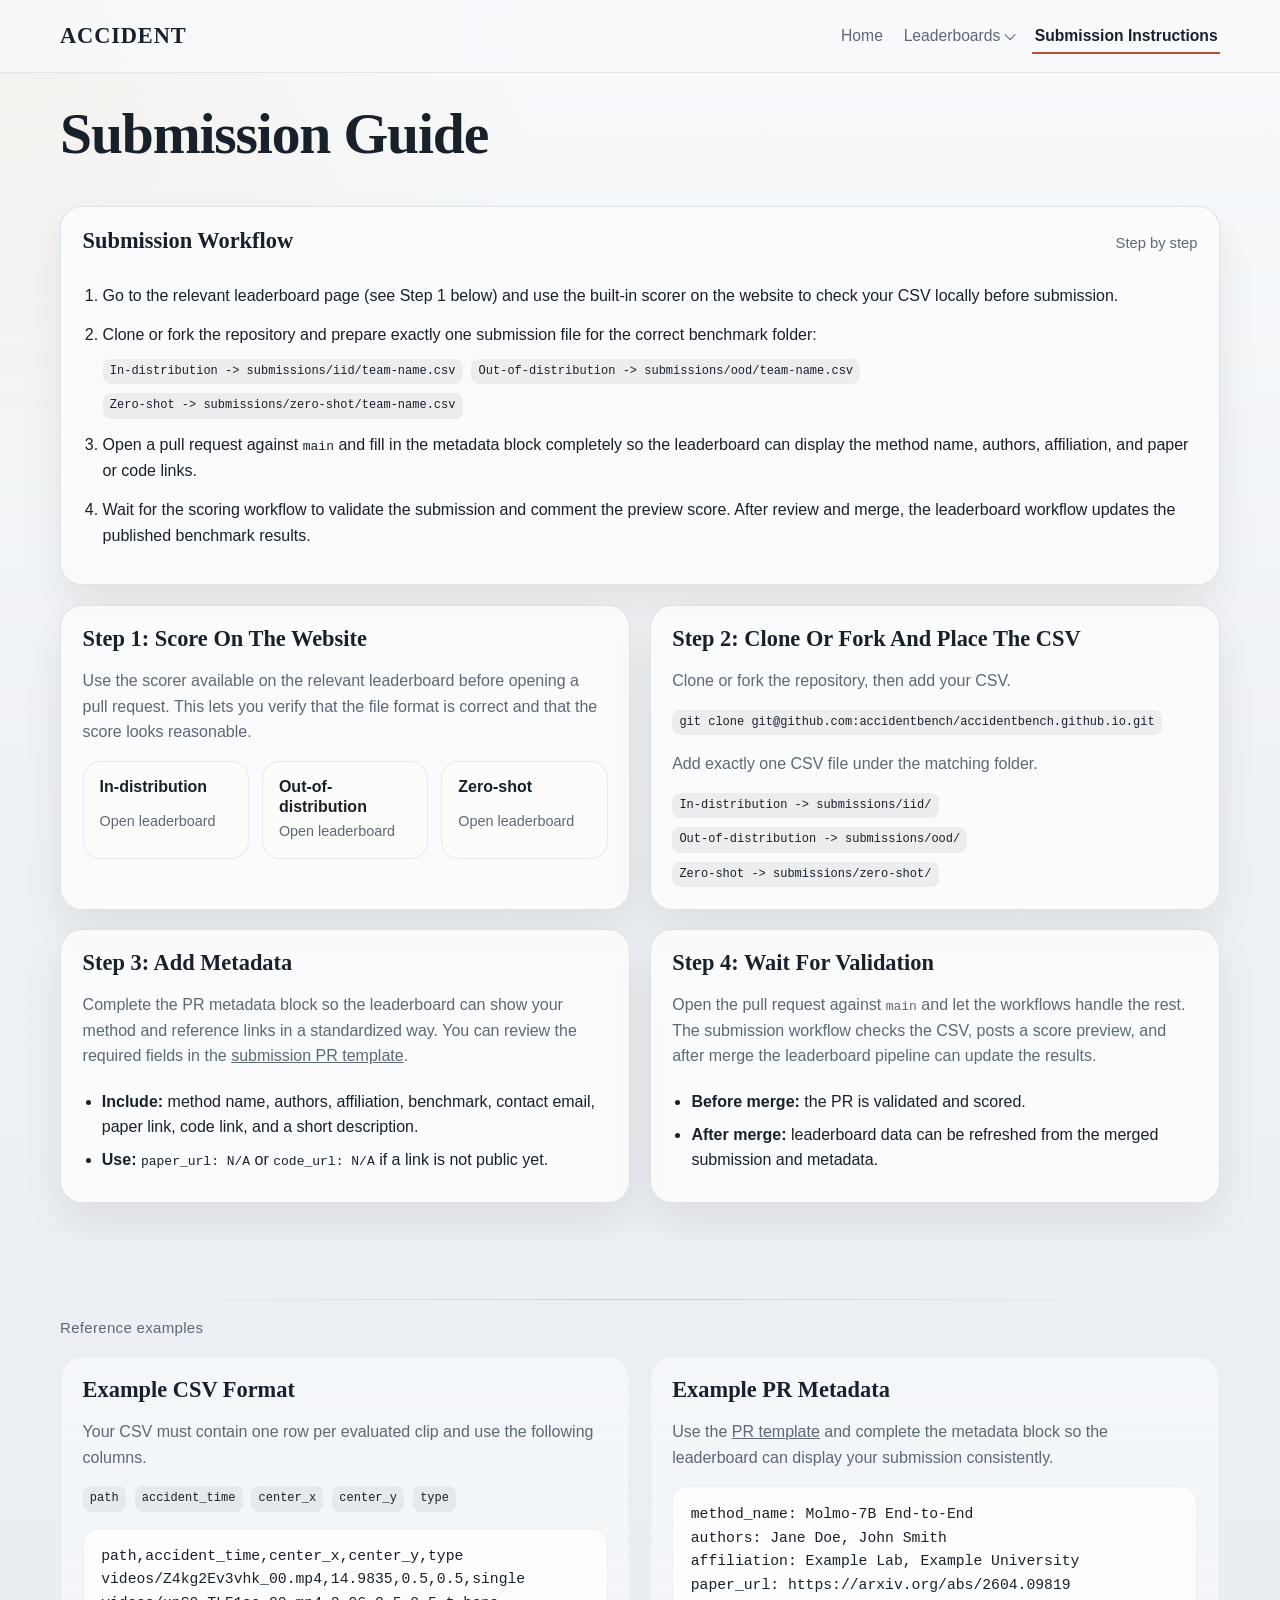
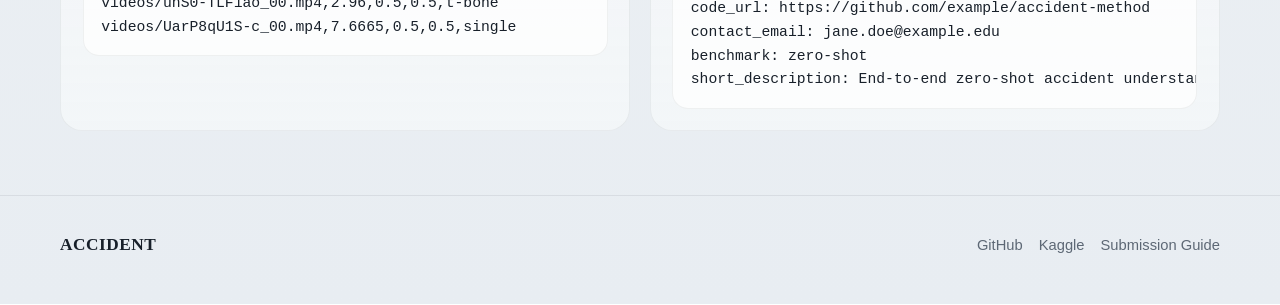
==== commit f4bbaf93: "Unify benchmark naming and submission flow" ====
--- a/submission/index.html
+++ b/submission/index.html
@@ -20,7 +20,7 @@
                     </button>
                     <div class="nav-dropdown-menu" role="menu" aria-label="Benchmark leaderboards">
                         <a href="../benchmarks/in-distribution/index.html" role="menuitem">In-distribution</a>
-                        <a href="../benchmarks/out-of-distribution/index.html" role="menuitem">Out of distribution</a>
+                        <a href="../benchmarks/out-of-distribution/index.html" role="menuitem">Out-of-distribution</a>
                         <a href="../benchmarks/zero-shot/index.html" role="menuitem">Zero-shot</a>
                     </div>
                 </div>
@@ -45,10 +45,10 @@
                     </div>
                     <ol class="submission-steps">
                         <li>Go to the relevant leaderboard page (see Step 1 below) and use the built-in scorer on the website to check your CSV locally before submission.</li>
-                        <li>Prepare exactly one submission file for the correct benchmark folder:
+                        <li>Clone or fork the repository and prepare exactly one submission file for the correct benchmark folder:
                             <div class="submission-paths">
                                 <code>In-distribution -&gt; submissions/iid/team-name.csv</code>
-                                <code>Out-of-distribution -&gt; submissions/geo-aware/team-name.csv</code>
+                                <code>Out-of-distribution -&gt; submissions/ood/team-name.csv</code>
                                 <code>Zero-shot -&gt; submissions/zero-shot/team-name.csv</code>
                             </div>
                         </li>
@@ -80,11 +80,15 @@
                     </div>
                 </div>
                 <div class="card prose-card">
-                    <h3>Step 2: Place The CSV</h3>
-                    <p>Add exactly one CSV file under the folder that matches your benchmark. The repository paths currently map to the public benchmark names as follows.</p>
+                    <h3>Step 2: Clone Or Fork And Place The CSV</h3>
+                    <p>Clone or fork the repository, then add your CSV.</p>
+                    <div class="submission-paths">
+                        <code>git clone git@github.com:accidentbench/accidentbench.github.io.git</code>
+                    </div>
+                    <p>Add exactly one CSV file under the matching folder.</p>
                     <div class="submission-paths">
                         <code>In-distribution -&gt; submissions/iid/</code>
-                        <code>Out-of-distribution -&gt; submissions/geo-aware/</code>
+                        <code>Out-of-distribution -&gt; submissions/ood/</code>
                         <code>Zero-shot -&gt; submissions/zero-shot/</code>
                     </div>
                 </div>
@@ -98,7 +102,7 @@
                 </div>
                 <div class="card prose-card">
                     <h3>Step 4: Wait For Validation</h3>
-                    <p>Open the pull request against <code>main</code> and let the workflows handle the rest. The submission workflow checks the CSV, posts a score preview, and after merge the leaderboard pipeline can update the published results.</p>
+                    <p>Open the pull request against <code>main</code> and let the workflows handle the rest. The submission workflow checks the CSV, posts a score preview, and after merge the leaderboard pipeline can update the results.</p>
                     <ul class="feature-list">
                         <li><strong>Before merge:</strong> the PR is validated and scored.</li>
                         <li><strong>After merge:</strong> leaderboard data can be refreshed from the merged submission and metadata.</li>
--- a/assets/css/site.css
+++ b/assets/css/site.css
@@ -1020,7 +1020,7 @@
     border-radius: 8px;
     background: rgba(29, 26, 23, 0.06);
     font-family: "SFMono-Regular", Menlo, monospace;
-    font-size: 0.92em;
+    font-size: 0.75em;
 }
 
 .submission-example {
